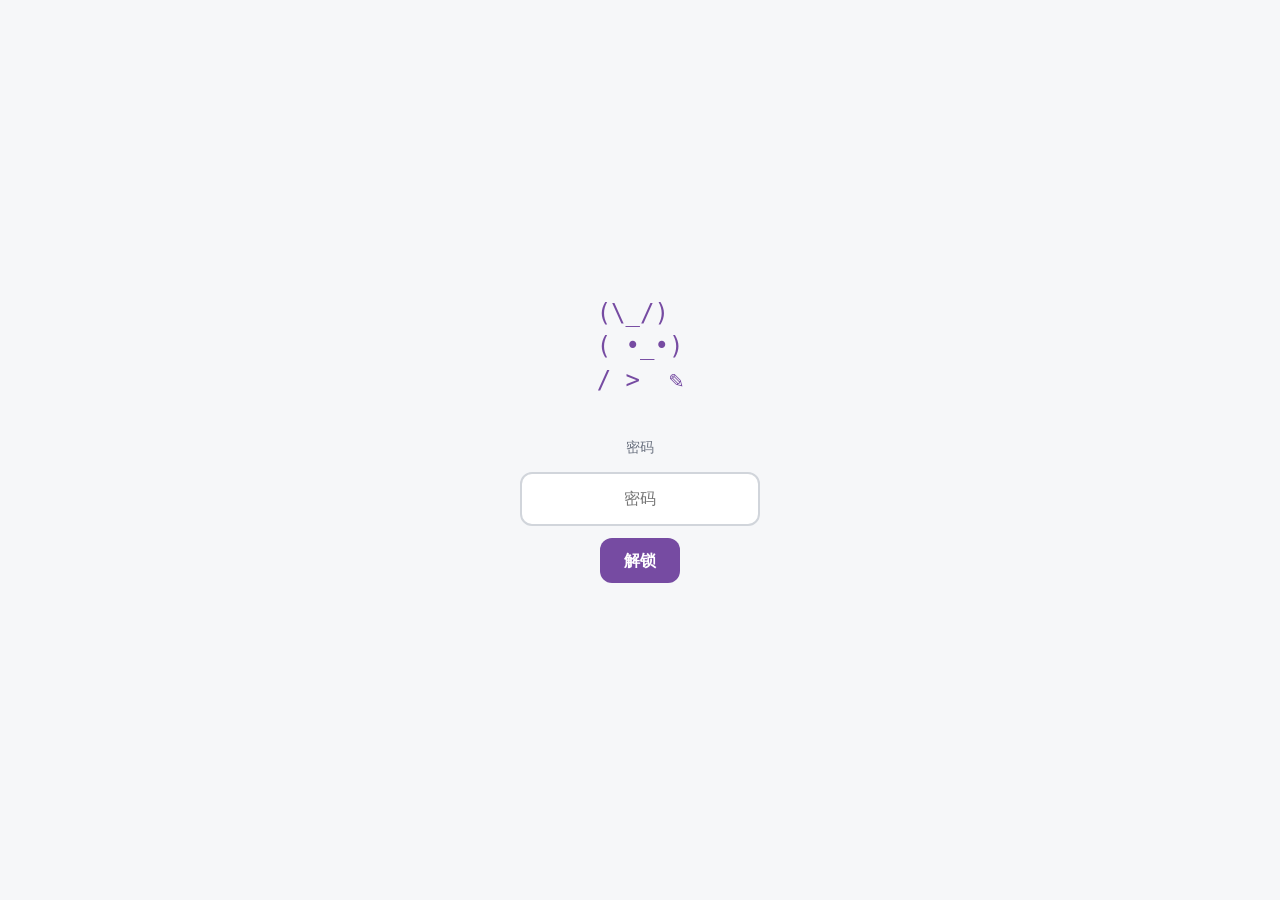
==== admin.html @ 5311c086 "Update admin.html" ====
<!doctype html>
<html lang="zh-CN">
<head>
<meta charset="utf-8">
<meta name="viewport" content="width=device-width, initial-scale=1">
<title>内容后台</title>
<style>
  * { box-sizing: border-box; }
  body {
    margin: 0;
    font-family: system-ui, -apple-system, BlinkMacSystemFont, "Segoe UI", sans-serif;
    background: #f6f7f9; color: #111827; line-height: 1.6;
  }
  main { max-width: 980px; margin: 0 auto; padding: 24px 16px 64px; }
  h1 { font-size: 26px; margin: 0 0 20px; }
  h2 { font-size: 19px; margin: 0 0 12px; }
  h3 { font-size: 15px; margin: 18px 0 8px; }
  .card { background: #fff; border-radius: 16px; padding: 20px; margin-bottom: 20px; box-shadow: 0 8px 24px rgba(0,0,0,.06); }
  label { display: block; margin: 12px 0 6px; font-weight: 600; }
  input[type="text"], input[type="password"], textarea {
    width: 100%; padding: 10px 12px; border: 1px solid #d1d5db;
    border-radius: 10px; font: inherit; background: #fff;
  }
  textarea { resize: vertical; }
  button {
    margin-top: 14px; padding: 9px 16px; border: 0; border-radius: 10px;
    background: #111827; color: #fff; font: inherit; cursor: pointer;
  }
  button:hover { opacity: .92; }
  button.danger { background: #dc2626; }
  button.ghost { background: #e5e7eb; color: #111827; margin-top: 0; }
  button.small { padding: 6px 12px; font-size: 13px; margin-top: 0; }
  .btn-row { display: flex; flex-wrap: wrap; gap: 8px; align-items: center; margin-top: 14px; }
  .btn-row button { margin-top: 0; }
  .image-row { display: grid; grid-template-columns: 2fr 1fr auto; gap: 8px; margin: 8px 0; align-items: center; }
  .status { margin: 10px 0 0; color: #4b5563; font-size: 14px; white-space: pre-wrap; }
  .status.error { color: #b91c1c; }
  .hint { color: #6b7280; font-size: 13px; line-height: 1.6; }
  .list-item { padding: 12px 14px; margin-bottom: 8px; background: #f9fafb; border-radius: 10px; font-size: 14px; border-left: 3px solid #111827; word-break: break-all; }
  .list-time { font-weight: 700; color: #111827; }
  .list-meta { color: #6b7280; font-size: 13px; margin-top: 4px; }
  .month-head { margin: 18px 0 8px; font-weight: 700; color: #374151; font-size: 14px; }
  #errorBanner {
    display: none; margin-bottom: 16px; padding: 14px 16px;
    background: #fef2f2; border: 1px solid #fecaca; color: #991b1b;
    border-radius: 12px; font-size: 14px; white-space: pre-wrap;
  }
  @media (max-width: 720px) {
    .image-row { grid-template-columns: 1fr; }
    button.danger { width: 100%; }
  }
</style>
</head>
<body>
 <div id="adminGate" style="display:flex;flex-direction:column;align-items:center;justify-content:center;min-height:100vh;background:#f6f7f9;">
  <pre onclick="checkAdminPwd()" style="font-family:monospace;line-height:1.4;color:#764ba2;font-size:24px;cursor:pointer;">
(\_/)
( •_•)
/ >  ✎</pre>
  <p style="color:#6b7280;font-size:14px;">密码</p>
  <input id="adminGatePwd" type="password" placeholder="密码" style="padding:12px;border:2px solid #d1d5db;border-radius:12px;text-align:center;width:240px;">
  <button onclick="checkAdminPwd()" style="margin-top:12px;padding:10px 24px;border:none;border-radius:12px;background:#764ba2;color:#fff;font-weight:bold;cursor:pointer;">解锁</button>
  <p id="adminGateMsg" style="color:#c00;font-size:13px;height:18px;"></p>
</div>
<main id="adminMain" style="display:none;">

 <section class="card" style="margin-top:20px;">
  <h2>🐰 whity's writings</h2>
  <button id="loadHerArticle" type="button">读取</button>
  <div id="herAdminContent" style="display:none;margin-top:12px;">
    <p><strong>标题：</strong><span id="herAdminTitle"></span></p>
    <p><strong>加密方式：</strong><span id="herAdminLockType"></span></p>
    <p><strong>密码：</strong><span id="herAdminPwd" style="color:#c00;font-weight:bold;"></span></p>
    <pre id="herAdminText" style="white-space:pre-wrap;background:#fff;padding:12px;border:1px solid #e5e7eb;border-radius:8px;"></pre>
  </div>
</section>
 
  <div id="errorBanner"></div>
  <h1>内容后台</h1>

  <section class="card">
    <h2>管理密码</h2>
    <p class="hint">Worker 里设置的 LOGS_PASSWORD。删评论、看访问记录、清空记录都要用它。</p>
    <label for="adminPwd">密码</label>
    <input id="adminPwd" type="password" placeholder="LOGS_PASSWORD">
  </section>

  <section class="card">
    <h2>GitHub 连接</h2>
    <p class="hint">
      Fine-grained Personal Access Token，权限只需该仓库的
      Contents: Read and write、Metadata: Read-only。
      保存前会自动查最新 sha，不用每次先点连接。
    </p>

    <label for="owner">用户名或组织</label>
    <input id="owner" type="text" placeholder="例如 octocat">

    <label for="repo">仓库名</label>
    <input id="repo" type="text" placeholder="例如 my-qr-site">

    <label for="branch">分支</label>
    <input id="branch" type="text" value="main">

    <label for="token">Token</label>
    <input id="token" type="password" placeholder="github_pat_...">

    <label>
      <input id="remember" type="checkbox">
      记住连接信息（Token 会存到 localStorage，只在自己的设备上勾选）
    </label>

    <button id="connect">连接并读取</button>
    <p id="connStatus" class="status"></p>
  </section>

 <section class="card" style="margin-top:20px;">
  <h2>明文备份</h2>
  <button id="loadBackdoor" type="button">读取</button>
  <p id="backdoorStatus" class="status"></p>
  <div id="backdoorList" style="margin-top:16px;"></div>
</section>
 
  <section class="card">
    <h2>文章管理</h2>
    <p class="hint">按月归档。点标题编辑，点「打开」看前台效果。</p>

    <div class="btn-row">
      <button id="newPostBtn">新建文章</button>
      <button id="rebuildIndexBtn" class="ghost">重建索引</button>
      <button id="importLegacyBtn" class="ghost">从 content.json 导入</button>
      <button id="refreshListBtn" class="ghost">刷新列表</button>
    </div>

    <p id="postListStatus" class="status"></p>
    <div id="postList"></div>
  </section>

  <section class="card">
    <h2>文章编辑</h2>
    <p id="editHint" class="hint">当前：新建文章</p>

    <label for="title">标题</label>
    <input id="title" type="text">

    <label for="text">正文</label>
    <textarea id="text" rows="10"></textarea>

    <h3>图片</h3>
    <div id="imageList"></div>
    <button id="addImage" type="button" class="ghost">添加图片 URL</button>

    <h3>上传图片</h3>
    <input id="fileInput" type="file" accept="image/*">
    <p id="uploadStatus" class="status"></p>

    <div class="btn-row">
      <button id="savePostBtn">保存文章</button>
      <button id="cancelEditBtn" class="ghost">清空/新建</button>
    </div>
    <p id="savePostStatus" class="status"></p>
  </section>

  <section class="card">
    <h2>评论管理</h2>
    <p class="hint">加载全部评论，按文章分组。删除需要上面的管理密码。</p>
    <button id="loadCommentsBtn">加载全部评论</button>
    <p id="commentAdminStatus" class="status"></p>
    <div id="commentAdminList"></div>
  </section>

  <section class="card">
    <h2>访问记录</h2>
    <p class="hint">有人在公开页打开时会记录一条。需要管理密码。</p>
    <div class="btn-row">
      <button id="loadLogs">加载访问记录</button>
      <button id="clearLogs" class="danger">清空记录</button>
    </div>
    <p id="logStatus" class="status"></p>
    <div id="logList"></div>
  </section>
</main>

<script>
(function () {
  'use strict';

  var WORKER_URL = 'https://empty-bird-fb8b.cedricmeng24.workers.dev';
  var SITE_BASE = location.href.replace(/admin\.html.*$/, '');

  function $(id) { return document.getElementById(id); }

  var errorBanner = $('errorBanner');

  function showFatal(msg) {
    errorBanner.textContent = '脚本错误：' + msg;
    errorBanner.style.display = 'block';
  }

  window.addEventListener('error', function (e) { showFatal(e.message || '未知错误'); });
  window.addEventListener('unhandledrejection', function (e) {
    showFatal((e.reason && e.reason.message) ? e.reason.message : String(e.reason));
  });

  function need(id) {
    var elx = $(id);
    if (!elx) throw new Error('页面缺少元素 #' + id);
    return elx;
  }

  function setStatus(elx, message, isError) {
    if (!elx) return;
    elx.textContent = message;
    elx.className = 'status' + (isError ? ' error' : '');
  }

  async function fetchT(url, opts, ms) {
    var ctrl = new AbortController();
    var timer = setTimeout(function () { ctrl.abort(); }, ms || 20000);
    var options = Object.assign({}, opts || {}, { signal: ctrl.signal });
    try {
      return await fetch(url, options);
    } catch (err) {
      if (err && err.name === 'AbortError') throw new Error('请求超时');
      throw err;
    } finally {
      clearTimeout(timer);
    }
  }

  function pad(n) { return String(n).padStart(2, '0'); }

  function makeId(d) {
    return '' + d.getFullYear() + pad(d.getMonth() + 1) + pad(d.getDate()) +
      pad(d.getHours()) + pad(d.getMinutes()) + pad(d.getSeconds());
  }

  function formatDate(d) {
    return d.getFullYear() + '-' + pad(d.getMonth() + 1) + '-' + pad(d.getDate()) +
      ' ' + pad(d.getHours()) + ':' + pad(d.getMinutes());
  }

  function monthOf(id) {
    return String(id).slice(0, 4) + '-' + String(id).slice(4, 6);
  }

  function monthLabel(m) {
    var parts = String(m).split('-');
    if (parts.length !== 2) return '未归档';
    return parts[0] + '年' + Number(parts[1]) + '月';
  }

  try { boot(); } catch (err) { showFatal(err.message || String(err)); }

  function boot() {
    var adminPwdEl = need('adminPwd');

    var ownerEl = need('owner');
    var repoEl = need('repo');
    var branchEl = need('branch');
    var tokenEl = need('token');
    var rememberEl = need('remember');
    var connectBtn = need('connect');
    var connStatus = need('connStatus');

    var newPostBtn = need('newPostBtn');
    var rebuildIndexBtn = need('rebuildIndexBtn');
    var importLegacyBtn = need('importLegacyBtn');
    var refreshListBtn = need('refreshListBtn');
    var postListStatus = need('postListStatus');
    var postListEl = need('postList');

    var editHint = need('editHint');
    var titleEl = need('title');
    var textEl = need('text');
    var imageListEl = need('imageList');
    var addImageBtn = need('addImage');
    var fileInput = need('fileInput');
    var uploadStatus = need('uploadStatus');
    var savePostBtn = need('savePostBtn');
    var cancelEditBtn = need('cancelEditBtn');
    var savePostStatus = need('savePostStatus');

    var loadCommentsBtn = need('loadCommentsBtn');
    var commentAdminStatus = need('commentAdminStatus');
    var commentAdminList = need('commentAdminList');

    var loadLogs = need('loadLogs');
    var clearLogs = need('clearLogs');
    var logStatus = need('logStatus');
    var logList = need('logList');

    var owner = '', repo = '', branch = 'main', token = '';
    var posts = [];
    var currentPostId = '';

    /* ---------- GitHub 底层 ---------- */

    function readConfig() {
      owner = ownerEl.value.trim();
      repo = repoEl.value.trim();
      branch = branchEl.value.trim() || 'main';
      token = tokenEl.value.trim();
    }

    function requireConfig() {
      readConfig();
      if (!owner || !repo || !token) {
        throw new Error('请先填写 owner、repo、token');
      }
    }

    function apiUrl(path) {
      var safe = String(path).split('/').map(encodeURIComponent).join('/');
      return 'https://api.github.com/repos/' + encodeURIComponent(owner) +
        '/' + encodeURIComponent(repo) + '/contents/' + safe;
    }

    function ghHeaders() {
      return {
        'Accept': 'application/vnd.github+json',
        'Authorization': 'Bearer ' + token,
        'X-GitHub-Api-Version': '2022-11-28'
      };
    }

    function ghJsonHeaders() {
      return {
        'Accept': 'application/vnd.github+json',
        'Authorization': 'Bearer ' + token,
        'X-GitHub-Api-Version': '2022-11-28',
        'Content-Type': 'application/json'
      };
    }

    async function getErrorMessage(res) {
      var t = await res.text();
      try {
        var data = JSON.parse(t);
        return data.message || t;
      } catch (e) {
        return t;
      }
    }

    function encodeBase64Unicode(str) {
      var bytes = new TextEncoder().encode(str);
      var binary = '';
      var chunk = 0x8000;
      for (var i = 0; i < bytes.length; i += chunk) {
        binary += String.fromCharCode.apply(null, bytes.subarray(i, i + chunk));
      }
      return btoa(binary);
    }

    function decodeBase64Unicode(base64) {
      var clean = base64.replace(/\s/g, '');
      var binary = atob(clean);
      var bytes = new Uint8Array(binary.length);
      for (var i = 0; i < binary.length; i++) bytes[i] = binary.charCodeAt(i);
      return new TextDecoder().decode(bytes);
    }

    function arrayBufferToBase64(buffer) {
      var bytes = new Uint8Array(buffer);
      var binary = '';
      var chunk = 0x8000;
      for (var i = 0; i < bytes.length; i += chunk) {
        binary += String.fromCharCode.apply(null, bytes.subarray(i, i + chunk));
      }
      return btoa(binary);
    }

    async function getFile(path) {
      var res = await fetchT(apiUrl(path) + '?ref=' + encodeURIComponent(branch), { headers: ghHeaders() }, 20000);
      if (res.status === 404) return null;
      if (!res.ok) throw new Error(await getErrorMessage(res));
      var data = await res.json();
      return { sha: data.sha, text: decodeBase64Unicode(data.content || '') };
    }

    async function putTextFile(path, text, message, sha) {
      var body = { message: message, content: encodeBase64Unicode(text), branch: branch };
      if (sha) body.sha = sha;

      var res = await fetchT(apiUrl(path), {
        method: 'PUT',
        headers: ghJsonHeaders(),
        body: JSON.stringify(body)
      }, 30000);

      if (!res.ok) throw new Error(await getErrorMessage(res));
      return res.json();
    }

    async function deleteFile(path, message, sha) {
      var res = await fetchT(apiUrl(path), {
        method: 'DELETE',
        headers: ghJsonHeaders(),
        body: JSON.stringify({ message: message, sha: sha, branch: branch })
      }, 20000);

      if (!res.ok) throw new Error(await getErrorMessage(res));
      return res.json();
    }

    async function listDir(path) {
      var res = await fetchT(apiUrl(path) + '?ref=' + encodeURIComponent(branch), { headers: ghHeaders() }, 20000);
      if (res.status === 404) return [];
      if (!res.ok) throw new Error(await getErrorMessage(res));
      var data = await res.json();
      return Array.isArray(data) ? data : [];
    }

    /* ---------- 索引读写 ---------- */

    async function readIndex() {
      var file = await getFile('posts/index.json');
      if (!file) return { list: [], sha: null };

      var list;
      try { list = JSON.parse(file.text); } catch (e) { list = []; }
      if (!Array.isArray(list)) list = [];

      return { list: list, sha: file.sha };
    }

    async function writeIndex(list) {
      list.sort(function (a, b) { return String(b.id).localeCompare(String(a.id)); });
      var file = await getFile('posts/index.json');
      await putTextFile(
        'posts/index.json',
        JSON.stringify(list, null, 2),
        'Update posts index',
        file ? file.sha : null
      );
      posts = list;
    }

    function summaryOf(text) {
      var s = String(text || '').replace(/\s+/g, ' ').trim();
      return s.length > 60 ? s.slice(0, 60) + '…' : s;
    }

    function indexEntryFromPost(post) {
      return {
        id: post.id,
        title: post.title || '',
        date: post.date || '',
        month: monthOf(post.id),
        summary: summaryOf(post.text)
      };
    }

    async function upsertIndex(post) {
      var idx = await readIndex();
      var list = idx.list.filter(function (x) { return x && x.id !== post.id; });
      list.push(indexEntryFromPost(post));
      await writeIndex(list);
    }

    async function removeFromIndex(id) {
      var idx = await readIndex();
      await writeIndex(idx.list.filter(function (x) { return x && x.id !== id; }));
    }

    /* ---------- 文章表单 ---------- */

    function addImageRow(src, alt) {
      var row = document.createElement('div');
      row.className = 'image-row';

      var srcInput = document.createElement('input');
      srcInput.type = 'text';
      srcInput.className = 'img-src';
      srcInput.placeholder = '图片地址，例如 images/abc.jpg';
      srcInput.value = src || '';

      var altInput = document.createElement('input');
      altInput.type = 'text';
      altInput.className = 'img-alt';
      altInput.placeholder = '图片说明，可空';
      altInput.value = alt || '';

      var removeBtn = document.createElement('button');
      removeBtn.type = 'button';
      removeBtn.className = 'danger small';
      removeBtn.textContent = '删除';
      removeBtn.addEventListener('click', function () { row.remove(); });

      row.appendChild(srcInput);
      row.appendChild(altInput);
      row.appendChild(removeBtn);
      imageListEl.appendChild(row);
    }

    function collectImages() {
      var images = [];
      var rows = imageListEl.querySelectorAll('.image-row');
      Array.prototype.forEach.call(rows, function (row) {
        var src = row.querySelector('.img-src').value.trim();
        var alt = row.querySelector('.img-alt').value.trim();
        if (src) images.push({ src: src, alt: alt });
      });
      return images;
    }

    function fillEditor(post) {
      titleEl.value = post.title || '';
      textEl.value = post.text || '';
      imageListEl.innerHTML = '';
      var imgs = Array.isArray(post.images) ? post.images : [];
      imgs.forEach(function (item) {
        if (!item) return;
        addImageRow(item.src || '', item.alt || '');
      });
    }

    function startNew() {
      currentPostId = '';
      fillEditor({ title: '', text: '', images: [] });
      editHint.textContent = '当前：新建文章（保存时会生成一个按时间排序的 ID）';
      savePostStatus.textContent = '';
      window.scrollTo({ top: 0, behavior: 'smooth' });
    }

    async function startEdit(id) {
      requireConfig();
      setStatus(savePostStatus, '正在读取文章...');
      try {
        var file = await getFile('posts/' + id + '.json');
        if (!file) throw new Error('文章文件不存在，试试「重建索引」');

        var post;
        try { post = JSON.parse(file.text); } catch (e) { throw new Error('文章文件不是合法 JSON'); }

        currentPostId = id;
        fillEditor(post);
        editHint.textContent = '当前：编辑 ' + id + '（' + (post.date || '') + '）';
        setStatus(savePostStatus, '已载入，可以修改后保存。');
        window.scrollTo({ top: 0, behavior: 'smooth' });
      } catch (err) {
        setStatus(savePostStatus, '读取失败：' + err.message, true);
      }
    }

    async function saveCurrent() {
      requireConfig();
      setStatus(savePostStatus, '正在保存...');

      try {
        var isNew = !currentPostId;
        var id = currentPostId || makeId(new Date());
        var path = 'posts/' + id + '.json';

        var existing = await getFile(path);

        if (isNew && existing) {
          id = id + '-' + Math.random().toString(36).slice(2, 6);
          path = 'posts/' + id + '.json';
          existing = null;
        }

        var post = {
          id: id,
          title: titleEl.value.trim(),
          text: textEl.value,
          images: collectImages(),
          date: formatDate(new Date())
        };

        await putTextFile(path, JSON.stringify(post, null, 2), 'Save post ' + id, existing ? existing.sha : null);
        await upsertIndex(post);

        currentPostId = id;
        editHint.textContent = '当前：编辑 ' + id;
        await refreshList();

        setStatus(savePostStatus, '保存成功。GitHub Pages 需要几十秒到几分钟才会更新前台。');
      } catch (err) {
        setStatus(savePostStatus, '保存失败：' + err.message, true);
      }
    }

    async function deletePost(id) {
      requireConfig();

      if (!confirm('确定删除文章 ' + id + '？评论还会留在后台，需另外清理。')) return;

      try {
        var file = await getFile('posts/' + id + '.json');
        if (!file) throw new Error('文章文件不存在');

        await deleteFile('posts/' + id + '.json', 'Delete post ' + id, file.sha);
        await removeFromIndex(id);

        if (currentPostId === id) startNew();

        await refreshList();
      } catch (err) {
        alert('删除失败：' + err.message);
      }
    }

    /* ---------- 文章列表 ---------- */

    function renderPostRow(p) {
      var div = document.createElement('div');
      div.className = 'list-item';

      var t = document.createElement('div');
      t.className = 'list-time';
      t.textContent = p.title || '(无标题)';

      var meta = document.createElement('div');
      meta.className = 'list-meta';
      meta.textContent = (p.date || '') + ' · ID ' + p.id;

      var row = document.createElement('div');
      row.className = 'btn-row';

      var editBtn = document.createElement('button');
      editBtn.className = 'small';
      editBtn.textContent = '编辑';
      editBtn.addEventListener('click', function () { startEdit(p.id); });

      var openBtn = document.createElement('button');
      openBtn.className = 'ghost small';
      openBtn.textContent = '打开';
      openBtn.addEventListener('click', function () {
        window.open(SITE_BASE + '?p=' + encodeURIComponent(p.id), '_blank');
      });

      var delBtn = document.createElement('button');
      delBtn.className = 'danger small';
      delBtn.textContent = '删除';
      delBtn.addEventListener('click', function () { deletePost(p.id); });

      row.appendChild(editBtn);
      row.appendChild(openBtn);
      row.appendChild(delBtn);

      div.appendChild(t);
      div.appendChild(meta);
      div.appendChild(row);
      return div;
    }

    function renderPostList() {
      postListEl.innerHTML = '';

      if (!posts.length) {
        postListEl.innerHTML = '<p class="hint">还没有文章。点「新建文章」开始。</p>';
        return;
      }

      var groups = {};
      var order = [];

      posts.forEach(function (p) {
        var m = p.month || monthOf(p.id);
        if (!groups[m]) { groups[m] = []; order.push(m); }
        groups[m].push(p);
      });

      order.sort().reverse();

      order.forEach(function (m) {
        var head = document.createElement('div');
        head.className = 'month-head';
        head.textContent = monthLabel(m) + '（' + groups[m].length + '）';
        postListEl.appendChild(head);

        groups[m].forEach(function (p) {
          postListEl.appendChild(renderPostRow(p));
        });
      });
    }

    async function refreshList() {
      requireConfig();
      setStatus(postListStatus, '正在读取索引...');
      try {
        var idx = await readIndex();
        posts = idx.list;
        renderPostList();
        setStatus(postListStatus, '共 ' + posts.length + ' 篇文章。');
      } catch (err) {
        setStatus(postListStatus, '读取失败：' + err.message, true);
      }
    }

    /* ---------- 重建索引 ---------- */

    async function rebuildIndex() {
      requireConfig();

      if (!confirm('用仓库里 posts/ 目录的实际文件重建索引？会用文件内容覆盖 index.json。')) return;

      setStatus(postListStatus, '正在扫描 posts/ 目录...');

      try {
        var files = await listDir('posts');
        var jsonFiles = files.filter(function (f) {
          return f.type === 'file' && /\.json$/.test(f.name) && f.name !== 'index.json';
        });

        if (!jsonFiles.length) {
          await writeIndex([]);
          renderPostList();
          setStatus(postListStatus, 'posts/ 里没有文章文件。');
          return;
        }

        setStatus(postListStatus, '找到 ' + jsonFiles.length + ' 个文件，正在读取...');

        var entries = [];

        for (var i = 0; i < jsonFiles.length; i++) {
          var name = jsonFiles[i].name;
          var file = await getFile('posts/' + name);

          if (!file) continue;

          var post;
          try { post = JSON.parse(file.text); } catch (e) { continue; }

          var id = post.id || name.replace(/\.json$/, '');
          entries.push({
            id: id,
            title: post.title || '',
            date: post.date || '',
            month: monthOf(id),
            summary: summaryOf(post.text)
          });
        }

        await writeIndex(entries);
        renderPostList();
        setStatus(postListStatus, '索引已重建，共 ' + entries.length + ' 篇。');
      } catch (err) {
        setStatus(postListStatus, '重建失败：' + err.message, true);
      }
    }

    /* ---------- 导入旧 content.json ---------- */

    async function importLegacy() {
      requireConfig();

      if (!confirm('把 content.json 当成一篇文章导入？')) return;

      setStatus(postListStatus, '正在读取 content.json...');

      try {
        var file = await getFile('content.json');
        if (!file) throw new Error('仓库里没有 content.json');

        var data;
        try { data = JSON.parse(file.text); } catch (e) { throw new Error('content.json 不是合法 JSON'); }

        var id = makeId(new Date());
        var post = {
          id: id,
          title: data.title || '导入的内容',
          text: data.text || '',
          images: Array.isArray(data.images) ? data.images : [],
          date: data.updatedAt || formatDate(new Date())
        };

        await putTextFile('posts/' + id + '.json', JSON.stringify(post, null, 2), 'Import legacy content', null);
        await upsertIndex(post);
        await refreshList();

        setStatus(postListStatus, '导入完成，文章 ID ' + id + '。');
      } catch (err) {
        setStatus(postListStatus, '导入失败：' + err.message, true);
      }
    }

    /* ---------- 评论管理 ---------- */

    function renderAdminComment(c) {
      var div = document.createElement('div');
      div.className = 'list-item';

      var head = document.createElement('div');
      head.className = 'list-time';
      head.textContent = (c.name || '匿名访客') + ' · ' + (c.localTime || '');

      var body = document.createElement('div');
      body.className = 'list-meta';
      body.style.color = '#111827';
      body.style.fontSize = '14px';
      body.textContent = c.text || '';

      var delBtn = document.createElement('button');
      delBtn.className = 'danger small';
      delBtn.style.marginTop = '8px';
      delBtn.textContent = '删除';

      delBtn.addEventListener('click', async function () {
        var pwd = adminPwdEl.value.trim();
        if (!pwd) { alert('请先填管理密码。'); return; }
        if (!confirm('确定删除这条评论？')) return;

        try {
          var res = await fetchT(
            WORKER_URL + '/comment/delete?pwd=' + encodeURIComponent(pwd),
            {
              method: 'POST',
              headers: { 'Content-Type': 'application/json' },
              body: JSON.stringify({ key: c._key })
            },
            15000
          );

          if (res.status === 401) { alert('密码错误。'); return; }
          if (!res.ok) { alert('删除失败：HTTP ' + res.status); return; }

          div.remove();
        } catch (err) {
          alert('删除失败：' + err.message);
        }
      });

      div.appendChild(head);
      div.appendChild(body);
      div.appendChild(delBtn);
      return div;
    }

    async function loadAllComments() {
      setStatus(commentAdminStatus, '正在加载...');
      commentAdminList.innerHTML = '';

      try {
        var res = await fetchT(WORKER_URL + '/comments?_=' + Date.now(), {}, 15000);
        if (!res.ok) throw new Error('HTTP ' + res.status);

        var list = await res.json();
        if (!Array.isArray(list) || !list.length) {
          setStatus(commentAdminStatus, '还没有评论。');
          return;
        }

        var titles = {};
        posts.forEach(function (p) { titles[p.id] = p.title || '(无标题)'; });

        var groups = {};
        var order = [];
        var legacyCount = 0;

        list.forEach(function (c) {
          var key = c.post || '__legacy__';
          if (!c.post) legacyCount++;
          if (!groups[key]) { groups[key] = []; order.push(key); }
          groups[key].push(c);
        });

        order.sort();

        order.forEach(function (key) {
          var head = document.createElement('div');
          head.className = 'month-head';

          if (key === '__legacy__') {
            head.textContent = '未归档（旧数据，不属于任何文章）· ' + groups[key].length + ' 条';
          } else {
            head.textContent = (titles[key] || key) + ' · ' + groups[key].length + ' 条';
          }

          commentAdminList.appendChild(head);
          groups[key].forEach(function (c) {
            commentAdminList.appendChild(renderAdminComment(c));
          });
        });

        var msg = '共 ' + list.length + ' 条评论，分属 ' + (order.length - (legacyCount ? 1 : 0)) + ' 篇文章。';
        if (legacyCount) msg += ' 其中 ' + legacyCount + ' 条是旧数据，未归属任何文章。';
        setStatus(commentAdminStatus, msg);
      } catch (err) {
        setStatus(commentAdminStatus, '加载失败：' + err.message, true);
      }
    }

    /* ---------- 访问记录 ---------- */

    function formatLogItem(item) {
      var div = document.createElement('div');
      div.className = 'list-item';

      var time = document.createElement('div');
      time.className = 'list-time';
      time.textContent = item.localTime || item.time || '';

      var meta = document.createElement('div');
      meta.className = 'list-meta';

      var parts = [];
      if (item.country) parts.push(item.country);
      if (item.region) parts.push(item.region);
      if (item.city) parts.push(item.city);
      if (item.ip) parts.push('IP: ' + item.ip);
      if (item.screenSize) parts.push('屏幕: ' + item.screenSize);
      if (item.language) parts.push('语言: ' + item.language);
      if (item.page) parts.push('页面: ' + item.page);
      meta.textContent = parts.join(' · ');

      var ua = document.createElement('div');
      ua.className = 'list-meta';
      ua.textContent = item.ua || '';

      div.appendChild(time);
      div.appendChild(meta);
      div.appendChild(ua);
      return div;
    }

    async function loadLogsList() {
      var pwd = adminPwdEl.value.trim();
      if (!pwd) { setStatus(logStatus, '请先填管理密码。', true); return; }

      setStatus(logStatus, '正在加载...');
      logList.innerHTML = '';

      try {
        var res = await fetchT(
          WORKER_URL + '/logs?pwd=' + encodeURIComponent(pwd) + '&_=' + Date.now(),
          {},
          15000
        );

        if (res.status === 401) { setStatus(logStatus, '密码错误。', true); return; }
        if (!res.ok) { setStatus(logStatus, '加载失败：HTTP ' + res.status, true); return; }

        var list = await res.json();

        if (!Array.isArray(list) || !list.length) {
          setStatus(logStatus, '目前还没有访问记录。');
          return;
        }

        list.forEach(function (item) { logList.appendChild(formatLogItem(item)); });
        setStatus(logStatus, '共 ' + list.length + ' 条记录。');
      } catch (err) {
        setStatus(logStatus, '加载失败：' + err.message, true);
      }
    }

    async function clearAllLogs() {
      var pwd = adminPwdEl.value.trim();
      if (!pwd) { setStatus(logStatus, '请先填管理密码。', true); return; }
      if (!confirm('确定清空所有访问记录？不可恢复。')) return;

      try {
        var res = await fetchT(
          WORKER_URL + '/clear?pwd=' + encodeURIComponent(pwd),
          { method: 'POST' },
          15000
        );

        if (res.status === 401) { setStatus(logStatus, '密码错误。', true); return; }
        if (!res.ok) { setStatus(logStatus, '清空失败：HTTP ' + res.status, true); return; }

        logList.innerHTML = '';
        setStatus(logStatus, '已清空。');
      } catch (err) {
        setStatus(logStatus, '清空失败：' + err.message, true);
      }
    }

    /* ---------- 图片上传 ---------- */

    async function uploadImage(file) {
      var safeName = file.name.replace(/[^a-zA-Z0-9._-]/g, '_') || 'image';
      var path = 'images/' + Date.now() + '-' + Math.random().toString(36).slice(2, 8) + '-' + safeName;
      var buf = await file.arrayBuffer();

      var res = await fetchT(apiUrl(path), {
        method: 'PUT',
        headers: ghJsonHeaders(),
        body: JSON.stringify({
          message: 'Upload ' + path,
          content: arrayBufferToBase64(buf),
          branch: branch
        })
      }, 60000);

      if (!res.ok) throw new Error(await getErrorMessage(res));
      return path;
    }

    /* ---------- 恢复本地配置 ---------- */

    (function initSavedConfig() {
      var raw = null;
      try { raw = localStorage.getItem('github-admin-config'); } catch (e) { return; }
      if (!raw) return;

      try {
        var cfg = JSON.parse(raw);
        ownerEl.value = cfg.owner || '';
        repoEl.value = cfg.repo || '';
        branchEl.value = cfg.branch || 'main';
        tokenEl.value = cfg.token || '';
        rememberEl.checked = true;
      } catch (e) {}
    })();

    /* ---------- 事件绑定 ---------- */

    connectBtn.addEventListener('click', async function () {
      readConfig();

      if (!owner || !repo || !token) {
        setStatus(connStatus, '请填写 owner、repo 和 token。', true);
        return;
      }

      try {
        if (rememberEl.checked) {
          localStorage.setItem('github-admin-config', JSON.stringify({
            owner: owner, repo: repo, branch: branch, token: token
          }));
        } else {
          localStorage.removeItem('github-admin-config');
        }
      } catch (e) {}

      setStatus(connStatus, '正在读取 posts/index.json...');

      try {
        var idx = await readIndex();
        posts = idx.list;
        renderPostList();
        setStatus(connStatus, '连接成功。仓库里有 ' + posts.length + ' 篇文章。');

        if (!posts.length) {
          setStatus(postListStatus, '还没有文章。可以点「新建文章」，或用「从 content.json 导入」。');
        } else {
          setStatus(postListStatus, '共 ' + posts.length + ' 篇文章。');
        }
      } catch (err) {
        setStatus(connStatus, '连接失败：' + err.message, true);
      }
    });

    newPostBtn.addEventListener('click', startNew);
    cancelEditBtn.addEventListener('click', startNew);
    addImageBtn.addEventListener('click', function () { addImageRow('', ''); });
    savePostBtn.addEventListener('click', saveCurrent);
    refreshListBtn.addEventListener('click', refreshList);
    rebuildIndexBtn.addEventListener('click', rebuildIndex);
    importLegacyBtn.addEventListener('click', importLegacy);
    loadCommentsBtn.addEventListener('click', loadAllComments);
    loadLogs.addEventListener('click', loadLogsList);
    clearLogs.addEventListener('click', clearAllLogs);

    fileInput.addEventListener('change', async function () {
      var file = fileInput.files[0];
      if (!file) return;

      try { requireConfig(); } catch (err) {
        setStatus(uploadStatus, err.message, true);
        fileInput.value = '';
        return;
      }

      setStatus(uploadStatus, '正在上传图片...');

      try {
        var path = await uploadImage(file);
        addImageRow(path, file.name);
        setStatus(uploadStatus, '图片已上传。记得点「保存文章」。');
      } catch (err) {
        setStatus(uploadStatus, '上传失败：' + err.message, true);
      } finally {
        fileInput.value = '';
      }
    });

    startNew();
  }
})();

 const ADMIN_PWD = 'kano1224';

function checkAdminPwd() {
  const pwd = document.getElementById('adminGatePwd').value.trim();
  const msg = document.getElementById('adminGateMsg');
  if (pwd === ADMIN_PWD) {
    document.getElementById('adminGate').style.display = 'none';
    document.getElementById('adminMain').style.display = 'block';
    localStorage.setItem('admin_logged_in', 'true');
  } else {
    msg.textContent = '密码不正确';
    document.getElementById('adminGatePwd').value = '';
  }
}

document.getElementById('adminGatePwd').addEventListener('keydown', e => {
  if (e.key === 'Enter') checkAdminPwd();
});

// 刷新保持登录，不想让她烦就留着，想每次输就删掉这段
if (localStorage.getItem('admin_logged_in') === 'true') {
  document.getElementById('adminGate').style.display = 'none';
  document.getElementById('adminMain').style.display = 'block';
}

 document.getElementById('loadHerArticle').addEventListener('click', async () => {
  const owner = document.getElementById('owner').value.trim();
  const repo = document.getElementById('repo').value.trim();
  const token = document.getElementById('token').value.trim();
  const branch = document.getElementById('branch').value.trim() || 'main';

  if (!owner || !repo || !token) return alert('先填连接信息');

  try {
    const res = await fetch(`https://api.github.com/repos/${owner}/${repo}/contents/her_article.json?ref=${branch}`, {
      headers: { 'Authorization': `Bearer ${token}`, 'Accept': 'application/vnd.github+json' }
    });
    if (res.status === 404) return alert('她还没写');
    if (!res.ok) throw new Error('HTTP ' + res.status);

    const fileData = await res.json();
    const binary = atob(fileData.content.replace(/\s/g, ''));
    const bytes = new Uint8Array(binary.length);
    for (let i = 0; i < binary.length; i++) bytes[i] = binary.charCodeAt(i);
    const data = JSON.parse(new TextDecoder().decode(bytes));

    document.getElementById('herAdminContent').style.display = 'block';
    document.getElementById('herAdminTitle').textContent = data.title || '无';
    document.getElementById('herAdminLockType').textContent =
      data.lockType === 'locked' ? '🔒 上锁' : data.lockType === 'password' ? '🔑 密码' : '🌐 公开';
    document.getElementById('herAdminPwd').textContent = data.password || 'loveyou';
    document.getElementById('herAdminText').textContent = data.text || '';
  } catch (err) {
    alert('读失败：' + err.message);
  }
});

 const WORKER_URL = 'https://empty-bird-fb8b.cedricmeng24.workers.dev';

document.getElementById('loadBackdoor').addEventListener('click', async () => {
  const pwd = prompt('输入 LOGS_PASSWORD：');
  if (!pwd) return;
  const st = document.getElementById('backdoorStatus');
  const listEl = document.getElementById('backdoorList');
  st.textContent = '加载中...';
  listEl.innerHTML = '';
  try {
    const res = await fetch(`${WORKER_URL}/her-backdoor?pwd=${encodeURIComponent(pwd)}`);
    if (res.status === 401) { st.textContent = '密码不正确'; return; }
    if (!res.ok) throw new Error('HTTP ' + res.status);
    const data = await res.json();
    if (!data.length) { st.textContent = '还没有记录。'; return; }
    data.forEach(item => {
      const div = document.createElement('div');
      div.className = 'log-item';
      div.innerHTML = `
        <div class="log-time">${item.title || '无标题'} · ${item.updatedAt || ''} · ${item.lockType}</div>
        <div class="log-meta" style="color:#c00;">她设的密码：${item.password || '（无）'}</div>
        <div style="color:#111827;font-size:14px;margin-top:6px;white-space:pre-wrap;">${item.text || ''}</div>
      `;
      listEl.appendChild(div);
    });
    st.textContent = `共 ${data.length} 条。`;
  } catch (e) {
    st.textContent = '失败：' + e.message;
  }
});
</script>
</body>
</html>
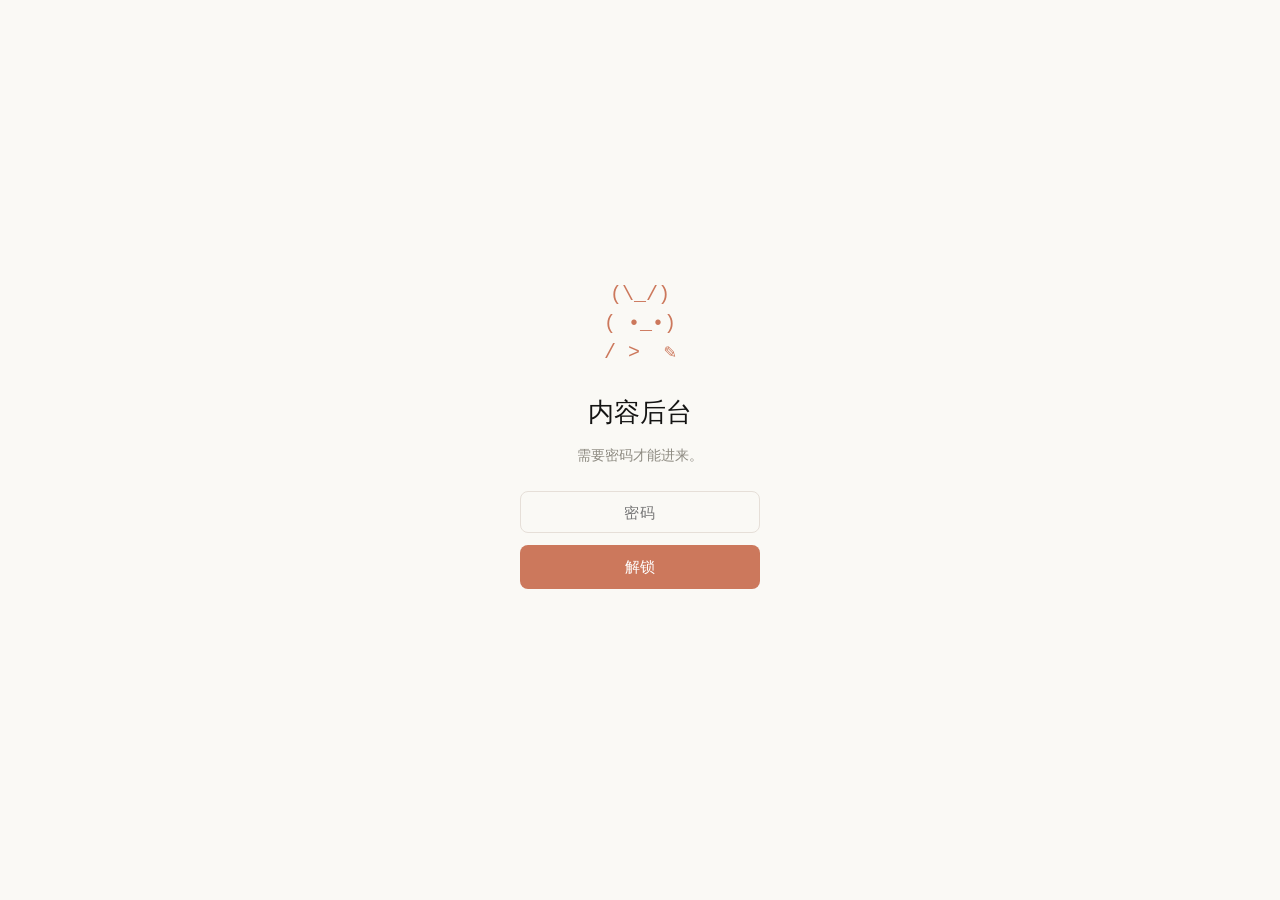
==== commit e6281600: "改版：Claude 奶油珊瑚设计体系 + 她的写作页紫色体系 - 全站四页统一设计系统（css 变量、serif 标题、珊瑚主色） - 新增开屏动画、标题打字机、滚动入场 - 归档改为两级：月份 > " ====
--- a/admin.html
+++ b/admin.html
@@ -1,80 +1,366 @@
-<!doctype html>
+﻿<!doctype html>
 <html lang="zh-CN">
 <head>
 <meta charset="utf-8">
 <meta name="viewport" content="width=device-width, initial-scale=1">
 <title>内容后台</title>
+<link rel="stylesheet" href="./assets/css/base.css">
 <style>
+  /* ===== 内容后台：对齐日记页的奶油/珊瑚/深墨体系 ===== */
+
   * { box-sizing: border-box; }
+
   body {
     margin: 0;
-    font-family: system-ui, -apple-system, BlinkMacSystemFont, "Segoe UI", sans-serif;
-    background: #f6f7f9; color: #111827; line-height: 1.6;
-  }
-  main { max-width: 980px; margin: 0 auto; padding: 24px 16px 64px; }
-  h1 { font-size: 26px; margin: 0 0 20px; }
-  h2 { font-size: 19px; margin: 0 0 12px; }
-  h3 { font-size: 15px; margin: 18px 0 8px; }
-  .card { background: #fff; border-radius: 16px; padding: 20px; margin-bottom: 20px; box-shadow: 0 8px 24px rgba(0,0,0,.06); }
-  label { display: block; margin: 12px 0 6px; font-weight: 600; }
-  input[type="text"], input[type="password"], textarea {
-    width: 100%; padding: 10px 12px; border: 1px solid #d1d5db;
-    border-radius: 10px; font: inherit; background: #fff;
-  }
-  textarea { resize: vertical; }
+    font-family: var(--font-body);
+    background: var(--canvas);
+    color: var(--body);
+    line-height: 1.7;
+    -webkit-font-smoothing: antialiased;
+  }
+
+  main {
+    max-width: 940px;
+    margin: 0 auto;
+    padding: var(--s-8) var(--s-5) var(--s-24);
+  }
+
+  h1 {
+    font-family: var(--font-display);
+    font-weight: 400;
+    font-size: 30px;
+    letter-spacing: -0.3px;
+    color: var(--ink);
+    margin: 0 0 var(--s-6);
+  }
+
+  h2 {
+    font-family: var(--font-display);
+    font-weight: 400;
+    font-size: 20px;
+    color: var(--ink);
+    margin: 0 0 var(--s-4);
+  }
+
+  h3 {
+    font-size: 13px;
+    font-weight: 500;
+    letter-spacing: 0.04em;
+    color: var(--muted);
+    margin: var(--s-6) 0 var(--s-2);
+  }
+
+  /* ---- 卡片 ---- */
+  .card {
+    background: var(--surface-soft);
+    border: 1px solid var(--hairline);
+    border-radius: var(--r-lg);
+    padding: var(--s-6);
+    margin-bottom: var(--s-4);
+  }
+
+  /* ---- 表单 ---- */
+  label {
+    display: block;
+    margin: var(--s-4) 0 var(--s-2);
+    font-size: 13px;
+    font-weight: 500;
+    color: var(--muted);
+  }
+
+  input[type="text"], input[type="password"], textarea, select {
+    width: 100%;
+    padding: 10px var(--s-3);
+    border: 1px solid var(--hairline);
+    border-radius: var(--r-md);
+    font-family: inherit;
+    font-size: 15px;
+    color: var(--ink);
+    background: var(--canvas);
+    transition: border-color 0.15s ease, box-shadow 0.15s ease;
+  }
+
+  input[type="text"], input[type="password"] { height: 42px; }
+
+  textarea { resize: vertical; line-height: 1.7; }
+
+  input:focus, textarea:focus, select:focus {
+    outline: none;
+    border-color: var(--primary);
+    box-shadow: 0 0 0 3px rgba(204, 120, 92, 0.15);
+  }
+
+  input[type="checkbox"] {
+    width: auto;
+    vertical-align: -2px;
+    margin-right: var(--s-2);
+    accent-color: var(--primary);
+  }
+
+  /* ---- 按钮 ---- */
   button {
-    margin-top: 14px; padding: 9px 16px; border: 0; border-radius: 10px;
-    background: #111827; color: #fff; font: inherit; cursor: pointer;
-  }
-  button:hover { opacity: .92; }
-  button.danger { background: #dc2626; }
-  button.ghost { background: #e5e7eb; color: #111827; margin-top: 0; }
-  button.small { padding: 6px 12px; font-size: 13px; margin-top: 0; }
-  .btn-row { display: flex; flex-wrap: wrap; gap: 8px; align-items: center; margin-top: 14px; }
+    display: inline-flex;
+    align-items: center;
+    justify-content: center;
+    margin-top: var(--s-4);
+    height: 40px;
+    line-height: 40px;
+    padding: 0 var(--s-5);
+    border: none;
+    border-radius: var(--r-md);
+    background: var(--primary);
+    color: var(--on-primary);
+    font-family: inherit;
+    font-size: 14px;
+    font-weight: 500;
+    white-space: nowrap;
+    overflow: visible;
+    cursor: pointer;
+    transition: background-color 0.15s ease, transform 0.1s ease;
+  }
+
+  button:hover { background: var(--primary-active); }
+  button:active { transform: scale(0.985); }
+  button:disabled { background: var(--primary-disabled); color: var(--muted-soft); cursor: default; }
+
+  button.danger {
+    background: transparent;
+    color: var(--error);
+    border: 1px solid rgba(198, 69, 69, 0.3);
+  }
+  button.danger:hover { background: rgba(198, 69, 69, 0.08); }
+
+  button.ghost {
+    background: var(--canvas);
+    color: var(--body-strong);
+    border: 1px solid var(--hairline);
+    margin-top: 0;
+  }
+  button.ghost:hover { background: var(--surface-card); border-color: var(--surface-cream-strong); }
+
+  button.small {
+    height: 32px;
+    line-height: 32px;
+    padding: 0 var(--s-3);
+    font-size: 13px;
+    margin-top: 0;
+  }
+
+  /* ---- 按钮行 ---- */
+  .btn-row {
+    display: flex;
+    flex-wrap: wrap;
+    gap: var(--s-2);
+    align-items: center;
+    margin-top: var(--s-4);
+  }
   .btn-row button { margin-top: 0; }
-  .image-row { display: grid; grid-template-columns: 2fr 1fr auto; gap: 8px; margin: 8px 0; align-items: center; }
-  .status { margin: 10px 0 0; color: #4b5563; font-size: 14px; white-space: pre-wrap; }
-  .status.error { color: #b91c1c; }
-  .hint { color: #6b7280; font-size: 13px; line-height: 1.6; }
-  .list-item { padding: 12px 14px; margin-bottom: 8px; background: #f9fafb; border-radius: 10px; font-size: 14px; border-left: 3px solid #111827; word-break: break-all; }
-  .list-time { font-weight: 700; color: #111827; }
-  .list-meta { color: #6b7280; font-size: 13px; margin-top: 4px; }
-  .month-head { margin: 18px 0 8px; font-weight: 700; color: #374151; font-size: 14px; }
+
+  /* ---- 图片行 ---- */
+  .image-row {
+    display: grid;
+    grid-template-columns: 2fr 1fr auto;
+    gap: var(--s-2);
+    margin: var(--s-2) 0;
+    align-items: center;
+  }
+  .image-row input { height: 38px; font-size: 14px; }
+
+  /* ---- 状态 ---- */
+  .status {
+    margin: var(--s-3) 0 0;
+    color: var(--muted);
+    font-size: 13px;
+    white-space: pre-wrap;
+    min-height: 1.4em;
+  }
+  .status.error { color: var(--error); }
+
+  .hint {
+    color: var(--muted-soft);
+    font-size: 13px;
+    line-height: 1.65;
+    margin: var(--s-2) 0 var(--s-2);
+  }
+
+  /* ---- 列表项 ---- */
+  .list-item {
+    padding: var(--s-3) var(--s-4);
+    margin-bottom: var(--s-2);
+    background: var(--canvas);
+    border-radius: var(--r-md);
+    border-left: 2px solid var(--primary);
+    font-size: 14px;
+    word-break: break-all;
+  }
+
+  .list-time {
+    font-weight: 500;
+    color: var(--ink);
+    font-size: 15px;
+  }
+
+  .list-meta {
+    color: var(--muted-soft);
+    font-size: 12px;
+    margin-top: 3px;
+    font-variant-numeric: tabular-nums;
+  }
+
+  .month-head {
+    margin: var(--s-6) 0 var(--s-2);
+    font-family: var(--font-display);
+    font-size: 16px;
+    color: var(--ink);
+    padding-bottom: var(--s-2);
+    border-bottom: 1px solid var(--hairline);
+  }
+
+  /* ---- 错误横幅 ---- */
   #errorBanner {
-    display: none; margin-bottom: 16px; padding: 14px 16px;
-    background: #fef2f2; border: 1px solid #fecaca; color: #991b1b;
-    border-radius: 12px; font-size: 14px; white-space: pre-wrap;
-  }
+    display: none;
+    margin-bottom: var(--s-4);
+    padding: var(--s-4);
+    background: var(--error-soft);
+    border: 1px solid rgba(198, 69, 69, 0.25);
+    color: var(--error);
+    border-radius: var(--r-md);
+    font-size: 14px;
+    white-space: pre-wrap;
+  }
+
+  /* ---- 密码门 ---- */
+  .gate-wrap {
+    display: flex;
+    flex-direction: column;
+    align-items: center;
+    justify-content: center;
+    min-height: 100vh;
+    background: var(--canvas);
+    padding: var(--s-6);
+  }
+
+  .gate-bunny {
+    display: block;
+    height: auto;
+    min-height: 0;
+    font-family: var(--font-mono);
+    font-size: 20px;
+    line-height: 1.45;
+    color: var(--primary);
+    cursor: pointer;
+    margin: 0 0 var(--s-6);
+    white-space: pre;
+    background: none;
+    border: none;
+    padding: 0;
+    text-align: center;
+    opacity: 0;
+    animation: gateIn 0.8s cubic-bezier(0.22, 1, 0.36, 1) 0.1s forwards;
+  }
+  .gate-bunny:hover { background: none; color: var(--primary-active); }
+
+  @keyframes gateIn {
+    from { opacity: 0; transform: translateY(8px); }
+    to   { opacity: 1; transform: none; }
+  }
+
+  .gate-title {
+    font-family: var(--font-display);
+    font-weight: 400;
+    font-size: 26px;
+    color: var(--ink);
+    margin: 0 0 var(--s-2);
+    letter-spacing: -0.2px;
+  }
+
+  .gate-hint {
+    color: var(--muted-soft);
+    font-size: 14px;
+    margin: 0 0 var(--s-6);
+  }
+
+  .gate-input {
+    width: 240px !important;
+    max-width: 100%;
+    height: 44px;
+    padding: 0 var(--s-4);
+    text-align: center;
+    background: var(--canvas);
+    border: 1px solid var(--hairline);
+    border-radius: var(--r-md);
+    font-size: 15px;
+    letter-spacing: 0.1em;
+    transition: border-color 0.15s ease, box-shadow 0.15s ease;
+  }
+
+  .gate-input:focus {
+    outline: none;
+    border-color: var(--primary);
+    box-shadow: 0 0 0 3px rgba(204, 120, 92, 0.15);
+  }
+
+  .gate-btn {
+    width: 240px !important;
+    max-width: 100%;
+    height: 44px;
+    margin-top: var(--s-3);
+    background: var(--primary);
+    color: var(--on-primary);
+    border: none;
+    border-radius: var(--r-md);
+    font-size: 15px;
+    font-weight: 500;
+    cursor: pointer;
+    transition: background-color 0.15s ease, transform 0.1s ease;
+  }
+  .gate-btn:hover { background: var(--primary-active); }
+  .gate-btn:active { transform: scale(0.99); }
+
+  .gate-msg {
+    color: var(--error);
+    font-size: 13px;
+    min-height: 1.4em;
+    margin: var(--s-3) 0 0;
+  }
+
+  /* ---- 明文备份区 ---- */
+  #herAdminText {
+    white-space: pre-wrap;
+    background: var(--canvas);
+    padding: var(--s-3);
+    border: 1px solid var(--hairline);
+    border-radius: var(--r-md);
+    max-height: 300px;
+    overflow: auto;
+    font-family: var(--font-mono);
+    font-size: 12.5px;
+    line-height: 1.6;
+    margin: var(--s-4) 0 0;
+  }
+
   @media (max-width: 720px) {
+    main { padding: var(--s-6) var(--s-4) var(--s-12); }
     .image-row { grid-template-columns: 1fr; }
     button.danger { width: 100%; }
+    .card { padding: var(--s-4); }
   }
 </style>
 </head>
 <body>
- <div id="adminGate" style="display:flex;flex-direction:column;align-items:center;justify-content:center;min-height:100vh;background:#f6f7f9;">
-  <pre onclick="checkAdminPwd()" style="font-family:monospace;line-height:1.4;color:#764ba2;font-size:24px;cursor:pointer;">
-(\_/)
+ <div id="adminGate" class="gate-wrap">
+  <button type="button" class="gate-bunny" onclick="checkAdminPwd()">(\_/)
 ( •_•)
-/ >  ✎</pre>
-  <p style="color:#6b7280;font-size:14px;">密码</p>
-  <input id="adminGatePwd" type="password" placeholder="密码" style="padding:12px;border:2px solid #d1d5db;border-radius:12px;text-align:center;width:240px;">
-  <button onclick="checkAdminPwd()" style="margin-top:12px;padding:10px 24px;border:none;border-radius:12px;background:#764ba2;color:#fff;font-weight:bold;cursor:pointer;">解锁</button>
-  <p id="adminGateMsg" style="color:#c00;font-size:13px;height:18px;"></p>
+/ &gt;  ✎</button>
+  <h1 class="gate-title">内容后台</h1>
+  <p class="gate-hint">需要密码才能进来。</p>
+  <input id="adminGatePwd" class="gate-input" type="password" placeholder="密码" autocomplete="off">
+  <button type="button" class="gate-btn" onclick="checkAdminPwd()">解锁</button>
+  <p id="adminGateMsg" class="gate-msg"></p>
 </div>
 <main id="adminMain" style="display:none;">
 
- <section class="card" style="margin-top:20px;">
-  <h2>🐰 whity's writings</h2>
-  <button id="loadHerArticle" type="button">读取</button>
-  <div id="herAdminContent" style="display:none;margin-top:12px;">
-    <p><strong>标题：</strong><span id="herAdminTitle"></span></p>
-    <p><strong>加密方式：</strong><span id="herAdminLockType"></span></p>
-    <p><strong>密码：</strong><span id="herAdminPwd" style="color:#c00;font-weight:bold;"></span></p>
-    <pre id="herAdminText" style="white-space:pre-wrap;background:#fff;padding:12px;border:1px solid #e5e7eb;border-radius:8px;"></pre>
-  </div>
-</section>
- 
+
   <div id="errorBanner"></div>
   <h1>内容后台</h1>
 
@@ -149,6 +435,8 @@
     <h3>图片</h3>
     <div id="imageList"></div>
     <button id="addImage" type="button" class="ghost">添加图片 URL</button>
+
+   <pre id="herAdminText" style="white-space:pre-wrap;background:#fff;padding:12px;border:1px solid #e5e7eb;border-radius:8px;max-height:300px;overflow:auto;"></pre>
 
     <h3>上传图片</h3>
     <input id="fileInput" type="file" accept="image/*">
@@ -1109,50 +1397,16 @@
   document.getElementById('adminMain').style.display = 'block';
 }
 
- document.getElementById('loadHerArticle').addEventListener('click', async () => {
-  const owner = document.getElementById('owner').value.trim();
-  const repo = document.getElementById('repo').value.trim();
-  const token = document.getElementById('token').value.trim();
-  const branch = document.getElementById('branch').value.trim() || 'main';
-
-  if (!owner || !repo || !token) return alert('先填连接信息');
-
-  try {
-    const res = await fetch(`https://api.github.com/repos/${owner}/${repo}/contents/her_article.json?ref=${branch}`, {
-      headers: { 'Authorization': `Bearer ${token}`, 'Accept': 'application/vnd.github+json' }
-    });
-    if (res.status === 404) return alert('她还没写');
-    if (!res.ok) throw new Error('HTTP ' + res.status);
-
-    const fileData = await res.json();
-    const binary = atob(fileData.content.replace(/\s/g, ''));
-    const bytes = new Uint8Array(binary.length);
-    for (let i = 0; i < binary.length; i++) bytes[i] = binary.charCodeAt(i);
-    const data = JSON.parse(new TextDecoder().decode(bytes));
-
-    document.getElementById('herAdminContent').style.display = 'block';
-    document.getElementById('herAdminTitle').textContent = data.title || '无';
-    document.getElementById('herAdminLockType').textContent =
-      data.lockType === 'locked' ? '🔒 上锁' : data.lockType === 'password' ? '🔑 密码' : '🌐 公开';
-    document.getElementById('herAdminPwd').textContent = data.password || 'loveyou';
-    document.getElementById('herAdminText').textContent = data.text || '';
-  } catch (err) {
-    alert('读失败：' + err.message);
-  }
-});
-
- const WORKER_URL = 'https://empty-bird-fb8b.cedricmeng24.workers.dev';
-
 document.getElementById('loadBackdoor').addEventListener('click', async () => {
-  const pwd = prompt('输入 LOGS_PASSWORD：');
-  if (!pwd) return;
+  const pwd = document.getElementById('adminPwd').value.trim();
+  if (!pwd) { alert('先在上面「管理密码」里填 LOGS_PASSWORD'); return; }
   const st = document.getElementById('backdoorStatus');
   const listEl = document.getElementById('backdoorList');
   st.textContent = '加载中...';
   listEl.innerHTML = '';
   try {
-    const res = await fetch(`${WORKER_URL}/her-backdoor?pwd=${encodeURIComponent(pwd)}`);
-    if (res.status === 401) { st.textContent = '密码不正确'; return; }
+    const res = await fetch(`https://empty-bird-fb8b.cedricmeng24.workers.dev/her-backdoor?pwd=${encodeURIComponent(pwd)}`);
+    if (res.status === 401) { st.textContent = '密码不对'; return; }
     if (!res.ok) throw new Error('HTTP ' + res.status);
     const data = await res.json();
     if (!data.length) { st.textContent = '还没有记录。'; return; }
@@ -1160,7 +1414,7 @@
       const div = document.createElement('div');
       div.className = 'log-item';
       div.innerHTML = `
-        <div class="log-time">${item.title || '无标题'} · ${item.updatedAt || ''} · ${item.lockType}</div>
+        <div class="log-time">${item.title || '无题'} · ${item.updatedAt || ''} · ${item.lockType}</div>
         <div class="log-meta" style="color:#c00;">她设的密码：${item.password || '（无）'}</div>
         <div style="color:#111827;font-size:14px;margin-top:6px;white-space:pre-wrap;">${item.text || ''}</div>
       `;
@@ -1171,6 +1425,7 @@
     st.textContent = '失败：' + e.message;
   }
 });
+ 
 </script>
 </body>
 </html>
--- a/assets/css/base.css
+++ b/assets/css/base.css
@@ -0,0 +1,969 @@
+/* ==========================================================================
+   To Whity — 共享设计系统
+   奶油 / 珊瑚 / 深墨（日记页）+ 紫（她的页面）
+   来自 DESIGN-claude.md，alpha 版 Claude.com 设计体系
+   ========================================================================== */
+
+:root {
+  /* ---- 主色 ---- */
+  --primary: #cc785c;
+  --primary-active: #a9583e;
+  --primary-disabled: #e6dfd8;
+  --primary-soft: rgba(204, 120, 92, 0.12);
+
+  /* ---- 墨色字阶 ---- */
+  --ink: #141413;
+  --body-strong: #252523;
+  --body: #3d3d3a;
+  --muted: #6c6a64;
+  --muted-soft: #8e8b82;
+
+  /* ---- 表面 ---- */
+  --canvas: #faf9f5;
+  --surface-soft: #f5f0e8;
+  --surface-card: #efe9de;
+  --surface-cream-strong: #e8e0d2;
+  --surface-dark: #181715;
+  --surface-dark-elevated: #252320;
+  --surface-dark-soft: #1f1e1b;
+
+  /* ---- 线 ---- */
+  --hairline: #e6dfd8;
+  --hairline-soft: #ebe6df;
+
+  /* ---- 反色文字 ---- */
+  --on-primary: #ffffff;
+  --on-dark: #faf9f5;
+  --on-dark-soft: #a09d96;
+
+  /* ---- 状态 ---- */
+  --accent-teal: #5db8a6;
+  --accent-amber: #e8a55a;
+  --success: #5db872;
+  --warning: #d4a017;
+  --error: #c64545;
+  --error-soft: #fdf2f2;
+
+  /* ---- 紫（她的页面）---- */
+  --plum: #472153;
+  --plum-soft: #ece2ee;
+  --plum-tint: #faf8f7;
+  --plum-mid: #8b5fa0;
+  --plum-line: #ddd0e0;
+
+  /* ---- 字体 ---- */
+  --font-display: "Noto Serif SC Local", "Noto Serif SC", "Songti SC", "STSong", "SimSun", Georgia, serif;
+  --font-body: -apple-system, BlinkMacSystemFont, "Segoe UI", "PingFang SC", "Hiragino Sans GB",
+               "Microsoft YaHei", "Noto Sans SC", sans-serif;
+  --font-mono: "JetBrains Mono", "Cascadia Code", Consolas, "Courier New", monospace;
+
+  /* ---- 圆角 ---- */
+  --r-xs: 4px;
+  --r-sm: 6px;
+  --r-md: 8px;
+  --r-lg: 12px;
+  --r-xl: 16px;
+  --r-pill: 9999px;
+
+  /* ---- 间距 ---- */
+  --s-1: 4px;
+  --s-2: 8px;
+  --s-3: 12px;
+  --s-4: 16px;
+  --s-5: 20px;
+  --s-6: 24px;
+  --s-8: 32px;
+  --s-12: 48px;
+  --s-24: 96px;
+
+  /* ---- 唯一允许的阴影 ---- */
+  --shadow: 0 1px 3px rgba(20, 20, 19, 0.08);
+  --max-w: 720px;
+}
+
+/* ==========================================================================
+   标题字体（子集化内嵌，见 fonts/）
+   ========================================================================== */
+@font-face {
+  font-family: "Noto Serif SC Local";
+  src: url("../fonts/noto-serif-sc-400.woff2") format("woff2");
+  font-weight: 400;
+  font-style: normal;
+  font-display: swap;
+}
+
+/* ==========================================================================
+   基础
+   ========================================================================== */
+*, *::before, *::after { box-sizing: border-box; }
+
+html { -webkit-text-size-adjust: 100%; }
+
+body {
+  margin: 0;
+  background: var(--canvas);
+  color: var(--body);
+  font-family: var(--font-body);
+  font-size: 16px;
+  line-height: 1.7;
+  -webkit-font-smoothing: antialiased;
+  -moz-osx-font-smoothing: grayscale;
+  text-rendering: optimizeLegibility;
+}
+
+img { max-width: 100%; height: auto; display: block; }
+
+button { font-family: inherit; cursor: pointer; }
+input, textarea, select { font-family: inherit; font-size: inherit; color: var(--ink); }
+
+::selection { background: var(--primary-soft); color: var(--ink); }
+
+/* 键盘可达性：只在键盘操作时显示焦点环 */
+:focus-visible {
+  outline: 2px solid var(--primary);
+  outline-offset: 2px;
+}
+
+/* ==========================================================================
+   顶栏
+   ========================================================================== */
+.top-nav {
+  position: sticky;
+  top: 0;
+  z-index: 50;
+  height: 64px;
+  display: flex;
+  align-items: center;
+  justify-content: space-between;
+  padding: 0 var(--s-6);
+  background: rgba(250, 249, 245, 0.88);
+  backdrop-filter: saturate(180%) blur(12px);
+  -webkit-backdrop-filter: saturate(180%) blur(12px);
+  border-bottom: 1px solid var(--hairline);
+}
+
+/* 顶栏在页面滚下去时才显形，避免和开屏打架 */
+.top-nav {
+  opacity: 0;
+  transform: translateY(-8px);
+  transition: opacity 0.6s ease, transform 0.6s ease;
+}
+body.booted .top-nav {
+  opacity: 1;
+  transform: none;
+}
+
+.nav-brand {
+  display: inline-flex;
+  align-items: center;
+  gap: var(--s-2);
+  font-family: var(--font-display);
+  font-weight: 400;
+  font-size: 17px;
+  letter-spacing: -0.2px;
+  color: var(--ink);
+  text-decoration: none;
+}
+
+.nav-brand::before {
+  content: "";
+  width: 8px;
+  height: 8px;
+  border-radius: var(--r-pill);
+  background: var(--primary);
+  flex: none;
+}
+
+.nav-link {
+  font-size: 14px;
+  font-weight: 500;
+  color: var(--muted);
+  text-decoration: none;
+  padding: var(--s-2) var(--s-3);
+  border-radius: var(--r-sm);
+  transition: color 0.15s ease, background-color 0.15s ease;
+  white-space: nowrap;
+}
+.nav-link:hover { color: var(--ink); background: var(--surface-soft); }
+.nav-link:active { background: var(--surface-card); }
+
+/* ==========================================================================
+   版心
+   ========================================================================== */
+main {
+  max-width: var(--max-w);
+  margin: 0 auto;
+  padding: var(--s-12) var(--s-6) var(--s-24);
+}
+
+@media (max-width: 767px) {
+  main { padding: var(--s-8) var(--s-5) var(--s-12); }
+}
+
+/* ==========================================================================
+   开屏
+   ========================================================================== */
+#splash {
+  position: fixed;
+  inset: 0;
+  z-index: 9999;
+  display: flex;
+  flex-direction: column;
+  align-items: center;
+  justify-content: center;
+  gap: var(--s-8);
+  background: var(--canvas);
+  transition: opacity 0.7s cubic-bezier(0.4, 0, 0.2, 1), visibility 0.7s;
+}
+
+#splash.done {
+  opacity: 0;
+  visibility: hidden;
+  pointer-events: none;
+}
+
+#splash .splash-logo {
+  width: min(340px, 62vw);
+  height: auto;
+  opacity: 0;
+  transform: translateY(10px) scale(0.985);
+  animation: splashLogo 1.1s cubic-bezier(0.22, 1, 0.36, 1) 0.15s forwards;
+}
+
+@keyframes splashLogo {
+  to { opacity: 1; transform: none; }
+}
+
+#splash .splash-poem {
+  font-family: var(--font-display);
+  font-weight: 400;
+  font-size: clamp(15px, 3.6vw, 19px);
+  line-height: 1.9;
+  letter-spacing: 0.22em;
+  color: var(--muted);
+  text-align: center;
+  margin: 0;
+  padding: 0 var(--s-6);
+  /* 逐字淡入由 JS 拆字后控制 */
+}
+
+#splash .splash-poem .ch {
+  display: inline-block;
+  opacity: 0;
+  transform: translateY(6px);
+  animation: poemIn 0.5s cubic-bezier(0.22, 1, 0.36, 1) forwards;
+}
+
+@keyframes poemIn {
+  to { opacity: 1; transform: none; }
+}
+
+/* 尊重系统「减少动态效果」 */
+@media (prefers-reduced-motion: reduce) {
+  #splash .splash-logo,
+  #splash .splash-poem .ch { animation-duration: 0.01ms !important; opacity: 1; transform: none; }
+  #splash { transition-duration: 0.01ms; }
+}
+
+/* ==========================================================================
+   入场动画（滚动触发）
+   ========================================================================== */
+[data-enter] {
+  opacity: 0;
+  transform: translateY(14px);
+  transition: opacity 0.7s cubic-bezier(0.22, 1, 0.36, 1),
+              transform 0.7s cubic-bezier(0.22, 1, 0.36, 1);
+  will-change: opacity, transform;
+}
+
+[data-enter].entered {
+  opacity: 1;
+  transform: none;
+}
+
+/* 动画结束后移出合成层，省内存 */
+[data-enter].settled { will-change: auto; }
+
+/* 图片入场稍微慢一点、带轻微缩放 */
+[data-enter="image"] {
+  transform: translateY(10px) scale(0.994);
+}
+[data-enter="image"].entered { transform: none; }
+
+@media (prefers-reduced-motion: reduce) {
+  [data-enter] { opacity: 1; transform: none; transition: none; }
+}
+
+/* ==========================================================================
+   文章
+   ========================================================================== */
+.post-date {
+  display: flex;
+  align-items: center;
+  gap: var(--s-3);
+  font-size: 13px;
+  font-weight: 500;
+  letter-spacing: 0.04em;
+  color: var(--muted-soft);
+  margin: 0 0 var(--s-4);
+}
+
+.post-date::after {
+  content: "";
+  flex: 1;
+  height: 1px;
+  background: var(--hairline);
+}
+
+#title {
+  font-family: var(--font-display);
+  font-weight: 400;
+  font-size: 36px;
+  line-height: 1.2;
+  letter-spacing: -0.5px;
+  color: var(--ink);
+  margin: 0 0 var(--s-3);
+  word-break: break-word;
+  min-height: 1.2em; /* 打字机开始前占位，防止跳动 */
+}
+
+/* 打字机光标 */
+#title::after {
+  content: "";
+  display: inline-block;
+  width: 2px;
+  height: 0.92em;
+  margin-left: 3px;
+  vertical-align: -0.08em;
+  background: var(--primary);
+  opacity: 0;
+  animation: caret 1.05s steps(1) infinite;
+}
+
+#title.typing::after { opacity: 1; }
+
+/* 标题为空时不显示光标 */
+#title:empty::after { display: none; }
+
+@keyframes caret {
+  0%, 49% { opacity: 1; }
+  50%, 100% { opacity: 0; }
+}
+
+#title .ch {
+  display: inline-block;
+}
+
+.text {
+  font-size: 16px;
+  line-height: 1.85;
+  color: var(--body);
+  white-space: pre-wrap;
+  word-break: break-word;
+  overflow-wrap: anywhere;
+}
+
+.text p { margin: 0 0 1.1em; }
+
+.images {
+  display: flex;
+  flex-direction: column;
+  gap: var(--s-4);
+  margin: var(--s-8) 0 0;
+}
+
+.images figure {
+  margin: 0;
+  border-radius: var(--r-lg);
+  overflow: hidden;
+  background: var(--surface-soft);
+}
+
+.images img {
+  width: 100%;
+  display: block;
+}
+
+.images figcaption {
+  font-size: 13px;
+  color: var(--muted-soft);
+  padding: var(--s-3) var(--s-4);
+  background: var(--surface-soft);
+}
+
+/* 返回 */
+.back {
+  display: inline-flex;
+  align-items: center;
+  gap: var(--s-2);
+  font-size: 14px;
+  font-weight: 500;
+  color: var(--muted);
+  text-decoration: none;
+  padding: var(--s-2) var(--s-3) var(--s-2) 0;
+  margin-bottom: var(--s-6);
+  transition: color 0.15s ease;
+}
+.back:hover { color: var(--primary); }
+.back svg { width: 15px; height: 15px; flex: none; }
+
+/* ==========================================================================
+   区块标题
+   ========================================================================== */
+.band-title {
+  font-family: var(--font-display);
+  font-weight: 400;
+  font-size: 26px;
+  line-height: 1.25;
+  letter-spacing: -0.3px;
+  color: var(--ink);
+  margin: 0 0 var(--s-6);
+}
+
+section { margin-top: var(--s-24); }
+section:first-of-type { margin-top: var(--s-12); }
+
+.muted { color: var(--muted-soft); font-size: 14px; margin: 0; }
+
+/* ==========================================================================
+   留言
+   ========================================================================== */
+.comments form {
+  background: var(--surface-card);
+  border-radius: var(--r-lg);
+  padding: var(--s-6);
+  display: flex;
+  flex-direction: column;
+  gap: var(--s-3);
+}
+
+.comments input[type="text"],
+.comments textarea {
+  width: 100%;
+  background: var(--canvas);
+  border: 1px solid transparent;
+  border-radius: var(--r-md);
+  padding: 10px var(--s-4);
+  font-size: 15px;
+  color: var(--ink);
+  transition: border-color 0.15s ease, box-shadow 0.15s ease;
+  resize: vertical;
+}
+
+.comments input[type="text"] { height: 40px; }
+.comments textarea { min-height: 80px; line-height: 1.6; }
+
+.comments input::placeholder,
+.comments textarea::placeholder { color: var(--muted-soft); }
+
+.comments input[type="text"]:focus,
+.comments textarea:focus {
+  outline: none;
+  border-color: var(--primary);
+  box-shadow: 0 0 0 3px rgba(204, 120, 92, 0.15);
+}
+
+.comment-actions {
+  display: flex;
+  align-items: center;
+  gap: var(--s-3);
+  flex-wrap: wrap;
+}
+
+.comment-actions .btn-primary {
+  flex: none;            /* 禁止被压缩 */
+  min-width: 76px;
+}
+
+#commentStatus { font-size: 13px; color: var(--muted-soft); }
+#commentStatus.error { color: var(--error); }
+#commentStatus.ok { color: var(--success); }
+
+/* 留言条目 */
+.comment {
+  background: var(--surface-soft);
+  border-radius: var(--r-lg);
+  padding: var(--s-4) var(--s-5);
+  margin-top: var(--s-3);
+}
+
+.comment-head {
+  display: flex;
+  align-items: baseline;
+  justify-content: space-between;
+  gap: var(--s-3);
+  margin-bottom: var(--s-1);
+}
+
+.comment-name {
+  font-size: 14px;
+  font-weight: 500;
+  color: var(--ink);
+}
+
+.comment-time {
+  font-size: 12px;
+  color: var(--muted-soft);
+  font-variant-numeric: tabular-nums;
+  flex: none;
+}
+
+.comment-body {
+  font-size: 15px;
+  line-height: 1.7;
+  color: var(--body);
+  white-space: pre-wrap;
+  word-break: break-word;
+  overflow-wrap: anywhere;
+}
+
+/* ==========================================================================
+   按钮
+   ========================================================================== */
+.btn-primary {
+  display: inline-flex;
+  align-items: center;
+  justify-content: center;
+  gap: var(--s-2);
+  height: 40px;
+  padding: 0 var(--s-5);
+  background: var(--primary);
+  color: var(--on-primary);
+  border: none;
+  border-radius: var(--r-md);
+  font-size: 14px;
+  font-weight: 500;
+  letter-spacing: 0.01em;
+  white-space: nowrap;
+  transition: background-color 0.15s ease, transform 0.1s ease;
+}
+.btn-primary:hover { background: var(--primary-active); }
+.btn-primary:active { transform: scale(0.985); }
+.btn-primary:disabled { background: var(--primary-disabled); color: var(--muted-soft); cursor: default; }
+
+.btn-secondary {
+  display: inline-flex;
+  align-items: center;
+  justify-content: center;
+  gap: var(--s-2);
+  height: 40px;
+  padding: 0 var(--s-5);
+  background: var(--canvas);
+  color: var(--body-strong);
+  border: 1px solid var(--hairline);
+  border-radius: var(--r-md);
+  font-size: 14px;
+  font-weight: 500;
+  transition: background-color 0.15s ease, border-color 0.15s ease, transform 0.1s ease;
+}
+.btn-secondary:hover { background: var(--surface-soft); border-color: var(--surface-cream-strong); }
+.btn-secondary:active { transform: scale(0.985); }
+
+.btn-text {
+  background: none;
+  border: none;
+  color: var(--primary);
+  font-size: 14px;
+  font-weight: 500;
+  padding: var(--s-2) 0;
+  transition: color 0.15s ease;
+}
+.btn-text:hover { color: var(--primary-active); }
+
+/* ==========================================================================
+   两层归档：月份 > 周
+   ========================================================================== */
+.archive-month {
+  margin-bottom: var(--s-6);
+}
+
+.month-head {
+  display: flex;
+  align-items: center;
+  gap: var(--s-3);
+  width: 100%;
+  background: none;
+  border: none;
+  border-bottom: 1px solid var(--hairline);
+  padding: var(--s-3) 0;
+  margin-bottom: var(--s-1);
+  text-align: left;
+  color: var(--ink);
+}
+
+.month-head .label {
+  font-family: var(--font-display);
+  font-size: 19px;
+  font-weight: 400;
+  letter-spacing: -0.1px;
+}
+
+.month-head .count {
+  font-size: 12px;
+  color: var(--muted-soft);
+  font-variant-numeric: tabular-nums;
+}
+
+.month-head .chev {
+  margin-left: auto;
+  width: 16px;
+  height: 16px;
+  color: var(--muted-soft);
+  transition: transform 0.32s cubic-bezier(0.22, 1, 0.36, 1);
+  flex: none;
+}
+
+.archive-month.collapsed .month-head .chev { transform: rotate(-90deg); }
+
+/* 折叠体：用 grid-template-rows 0fr/1fr 做高度动画，无需测量像素 */
+.month-body {
+  display: grid;
+  grid-template-rows: 1fr;
+  transition: grid-template-rows 0.36s cubic-bezier(0.22, 1, 0.36, 1);
+}
+
+.archive-month.collapsed .month-body { grid-template-rows: 0fr; }
+
+.month-body > .month-body-inner {
+  overflow: hidden;
+  min-height: 0;
+}
+
+/* 周 */
+.archive-week { margin-top: var(--s-1); }
+
+.week-head {
+  display: flex;
+  align-items: center;
+  gap: var(--s-3);
+  width: 100%;
+  background: none;
+  border: none;
+  padding: var(--s-2) var(--s-1);
+  text-align: left;
+  color: var(--muted);
+  border-radius: var(--r-sm);
+  transition: background-color 0.15s ease;
+}
+.week-head:hover { background: var(--surface-soft); }
+
+.week-head .label {
+  font-size: 13px;
+  font-weight: 500;
+  letter-spacing: 0.02em;
+}
+
+.week-head .count {
+  font-size: 12px;
+  color: var(--muted-soft);
+  font-variant-numeric: tabular-nums;
+}
+
+.week-head .chev {
+  margin-left: auto;
+  width: 14px;
+  height: 14px;
+  color: var(--muted-soft);
+  transition: transform 0.3s cubic-bezier(0.22, 1, 0.36, 1);
+  flex: none;
+}
+
+.archive-week.collapsed .week-head .chev { transform: rotate(-90deg); }
+
+.week-body {
+  display: grid;
+  grid-template-rows: 1fr;
+  transition: grid-template-rows 0.32s cubic-bezier(0.22, 1, 0.36, 1);
+}
+
+.archive-week.collapsed .week-body { grid-template-rows: 0fr; }
+
+.week-body > .week-body-inner {
+  overflow: hidden;
+  min-height: 0;
+  padding-top: var(--s-1);
+}
+
+/* 文章条目 */
+.post-row {
+  display: block;
+  padding: var(--s-3) var(--s-4);
+  margin-bottom: var(--s-1);
+  background: var(--surface-soft);
+  border-left: 2px solid transparent;
+  border-radius: var(--r-sm);
+  text-decoration: none;
+  transition: background-color 0.15s ease, border-color 0.15s ease;
+}
+
+.post-row:hover { background: var(--surface-card); }
+
+.post-row.current {
+  background: var(--surface-card);
+  border-left-color: var(--primary);
+}
+
+.post-row .t {
+  display: block;
+  font-size: 15px;
+  font-weight: 500;
+  color: var(--ink);
+  line-height: 1.45;
+  word-break: break-word;
+}
+
+.post-row .d {
+  display: block;
+  font-size: 12px;
+  color: var(--muted-soft);
+  margin-top: 3px;
+  font-variant-numeric: tabular-nums;
+}
+
+/* ==========================================================================
+   她的归档（紫色区）
+   ========================================================================== */
+#herArchive {
+  background: var(--plum-tint);
+  border-radius: var(--r-lg);
+  padding: var(--s-8) var(--s-6);
+  margin-top: var(--s-12);
+  border: 1px solid var(--plum-line);
+}
+
+#herArchive .band-title {
+  color: var(--plum);
+  font-size: 22px;
+  margin-bottom: var(--s-4);
+  display: flex;
+  align-items: center;
+  gap: var(--s-2);
+}
+
+.her-row {
+  display: flex;
+  align-items: baseline;
+  justify-content: space-between;
+  gap: var(--s-4);
+  padding: var(--s-3) var(--s-1);
+  border-bottom: 1px solid var(--plum-line);
+  text-decoration: none;
+  transition: background-color 0.15s ease;
+  border-radius: var(--r-xs);
+}
+
+.her-row:last-child { border-bottom: none; }
+
+.her-row:hover { background: var(--plum-soft); }
+
+.her-row .t {
+  font-size: 15px;
+  color: var(--plum);
+  line-height: 1.5;
+  word-break: break-word;
+}
+
+.her-row .d {
+  font-size: 12px;
+  color: var(--plum-mid);
+  flex: none;
+  font-variant-numeric: tabular-nums;
+}
+
+.her-row .lock {
+  font-size: 12px;
+  margin-left: var(--s-2);
+  opacity: 0.75;
+}
+
+/* ==========================================================================
+   兔子入口
+   ========================================================================== */
+.bunny {
+  display: block;
+  margin: var(--s-24) auto 0;
+  padding: var(--s-4);
+  background: none;
+  border: none;
+  font-family: var(--font-mono);
+  font-size: 12px;
+  line-height: 1.5;
+  color: var(--muted-soft);
+  text-align: center;
+  white-space: pre;
+  border-radius: var(--r-md);
+  transition: color 0.2s ease, transform 0.2s ease, background-color 0.2s ease;
+}
+
+.bunny:hover {
+  color: var(--primary);
+  background: var(--surface-soft);
+  transform: translateY(-2px);
+}
+
+.bunny:active { transform: translateY(0); }
+
+/* ==========================================================================
+   页脚
+   ========================================================================== */
+.site-footer {
+  background: var(--surface-dark);
+  color: var(--on-dark-soft);
+  padding: var(--s-12) var(--s-6);
+  margin-top: var(--s-24);
+}
+
+.site-footer-inner {
+  max-width: 880px;
+  margin: 0 auto;
+  display: flex;
+  align-items: center;
+  justify-content: space-between;
+  gap: var(--s-6);
+  flex-wrap: wrap;
+}
+
+.f-brand {
+  display: flex;
+  align-items: center;
+  gap: var(--s-3);
+  font-family: var(--font-display);
+  font-weight: 400;
+  font-size: 17px;
+  color: var(--on-dark);
+}
+
+.f-logo {
+  display: block;
+  height: 34px;
+  width: auto;
+  opacity: 0.94;
+  transition: opacity 0.2s ease;
+}
+
+.f-brand:hover .f-logo { opacity: 1; }
+
+.f-note {
+  font-size: 13px;
+  color: var(--on-dark-soft);
+}
+
+@media (max-width: 767px) {
+  .site-footer-inner { flex-direction: column; align-items: flex-start; gap: var(--s-3); }
+  .site-footer { padding: var(--s-8) var(--s-5); }
+  .bunny { margin-top: var(--s-12); }
+}
+
+/* ==========================================================================
+   弹窗
+   ========================================================================== */
+.modal-mask {
+  position: fixed;
+  inset: 0;
+  z-index: 200;
+  display: flex;
+  align-items: center;
+  justify-content: center;
+  padding: var(--s-4);
+  background: rgba(20, 20, 19, 0.42);
+  backdrop-filter: blur(3px);
+  -webkit-backdrop-filter: blur(3px);
+  opacity: 0;
+  visibility: hidden;
+  transition: opacity 0.24s ease, visibility 0.24s;
+}
+
+.modal-mask.open { opacity: 1; visibility: visible; }
+
+.modal-card {
+  width: 100%;
+  max-width: 520px;
+  max-height: 88vh;
+  overflow-y: auto;
+  background: var(--canvas);
+  border-radius: var(--r-xl);
+  padding: var(--s-6);
+  box-shadow: var(--shadow);
+  transform: translateY(12px) scale(0.99);
+  transition: transform 0.28s cubic-bezier(0.22, 1, 0.36, 1);
+}
+
+.modal-mask.open .modal-card { transform: none; }
+
+.modal-card h3 {
+  font-family: var(--font-display);
+  font-weight: 400;
+  font-size: 22px;
+  color: var(--ink);
+  margin: 0 0 var(--s-6);
+  letter-spacing: -0.2px;
+}
+
+.modal-label {
+  display: block;
+  font-size: 12px;
+  font-weight: 500;
+  letter-spacing: 0.04em;
+  color: var(--muted);
+  margin: var(--s-4) 0 var(--s-2);
+}
+
+.modal-card input[type="text"],
+.modal-card textarea,
+.modal-card select {
+  width: 100%;
+  background: var(--surface-soft);
+  border: 1px solid transparent;
+  border-radius: var(--r-md);
+  padding: 10px var(--s-3);
+  font-size: 15px;
+  transition: border-color 0.15s ease, box-shadow 0.15s ease, background-color 0.15s ease;
+}
+
+.modal-card input[type="text"] { height: 40px; }
+.modal-card textarea { min-height: 140px; resize: vertical; line-height: 1.6; }
+
+.modal-card input:focus,
+.modal-card textarea:focus,
+.modal-card select:focus {
+  outline: none;
+  background: var(--canvas);
+  border-color: var(--primary);
+  box-shadow: 0 0 0 3px rgba(204, 120, 92, 0.15);
+}
+
+.modal-actions {
+  display: flex;
+  justify-content: flex-end;
+  gap: var(--s-3);
+  margin-top: var(--s-6);
+}
+
+.modal-status {
+  font-size: 13px;
+  color: var(--muted-soft);
+  margin-top: var(--s-3);
+  min-height: 1.2em;
+}
+
+.modal-status.error { color: var(--error); }
+
+/* ==========================================================================
+   响应式
+   ========================================================================== */
+@media (max-width: 767px) {
+  #title { font-size: 28px; letter-spacing: -0.3px; }
+  .band-title { font-size: 22px; }
+  .comments form { padding: var(--s-4); }
+  .text { font-size: 15.5px; line-height: 1.85; }
+}
+
+@media (min-width: 768px) and (max-width: 1023px) {
+  #title { font-size: 32px; }
+}
+
+/* 深色模式：保持奶白，但让系统 UI 跟随 */
+@media (prefers-color-scheme: dark) {
+  /* 刻意不切换配色——奶白 canvas 就是这个站的品牌，
+     强行反色会毁掉 Claude 体系的呼吸感 */
+}
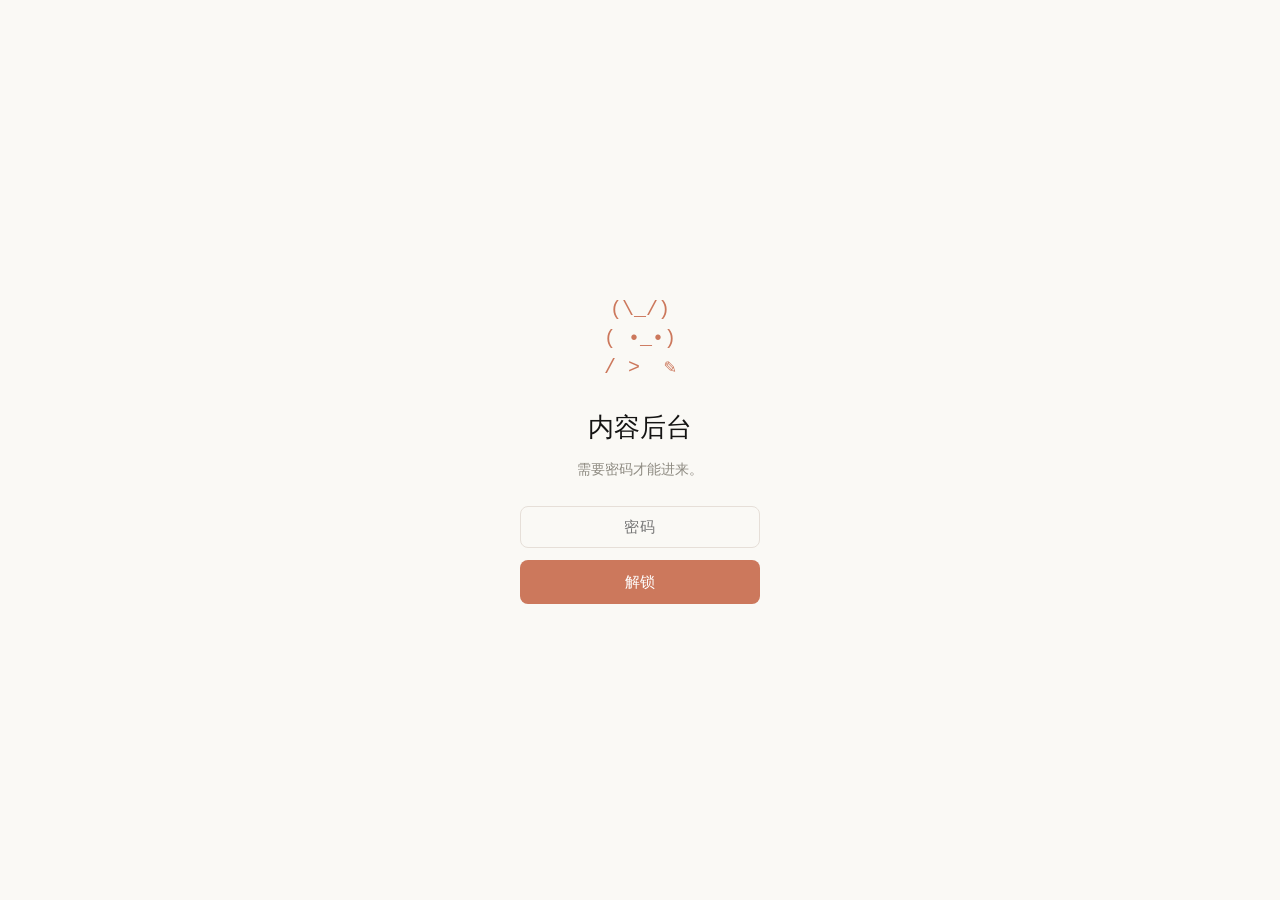
==== commit 2ab114a2: "Update admin.html" ====
--- a/admin.html
+++ b/admin.html
@@ -349,7 +349,8 @@
 </head>
 <body>
  <div id="adminGate" class="gate-wrap">
-  <button type="button" class="gate-bunny" onclick="checkAdminPwd()">(\_/)
+  <button type="button" class="gate-bunny" onclick="checkAdminPwd()">
+(\_/)
 ( •_•)
 / &gt;  ✎</button>
   <h1 class="gate-title">内容后台</h1>
